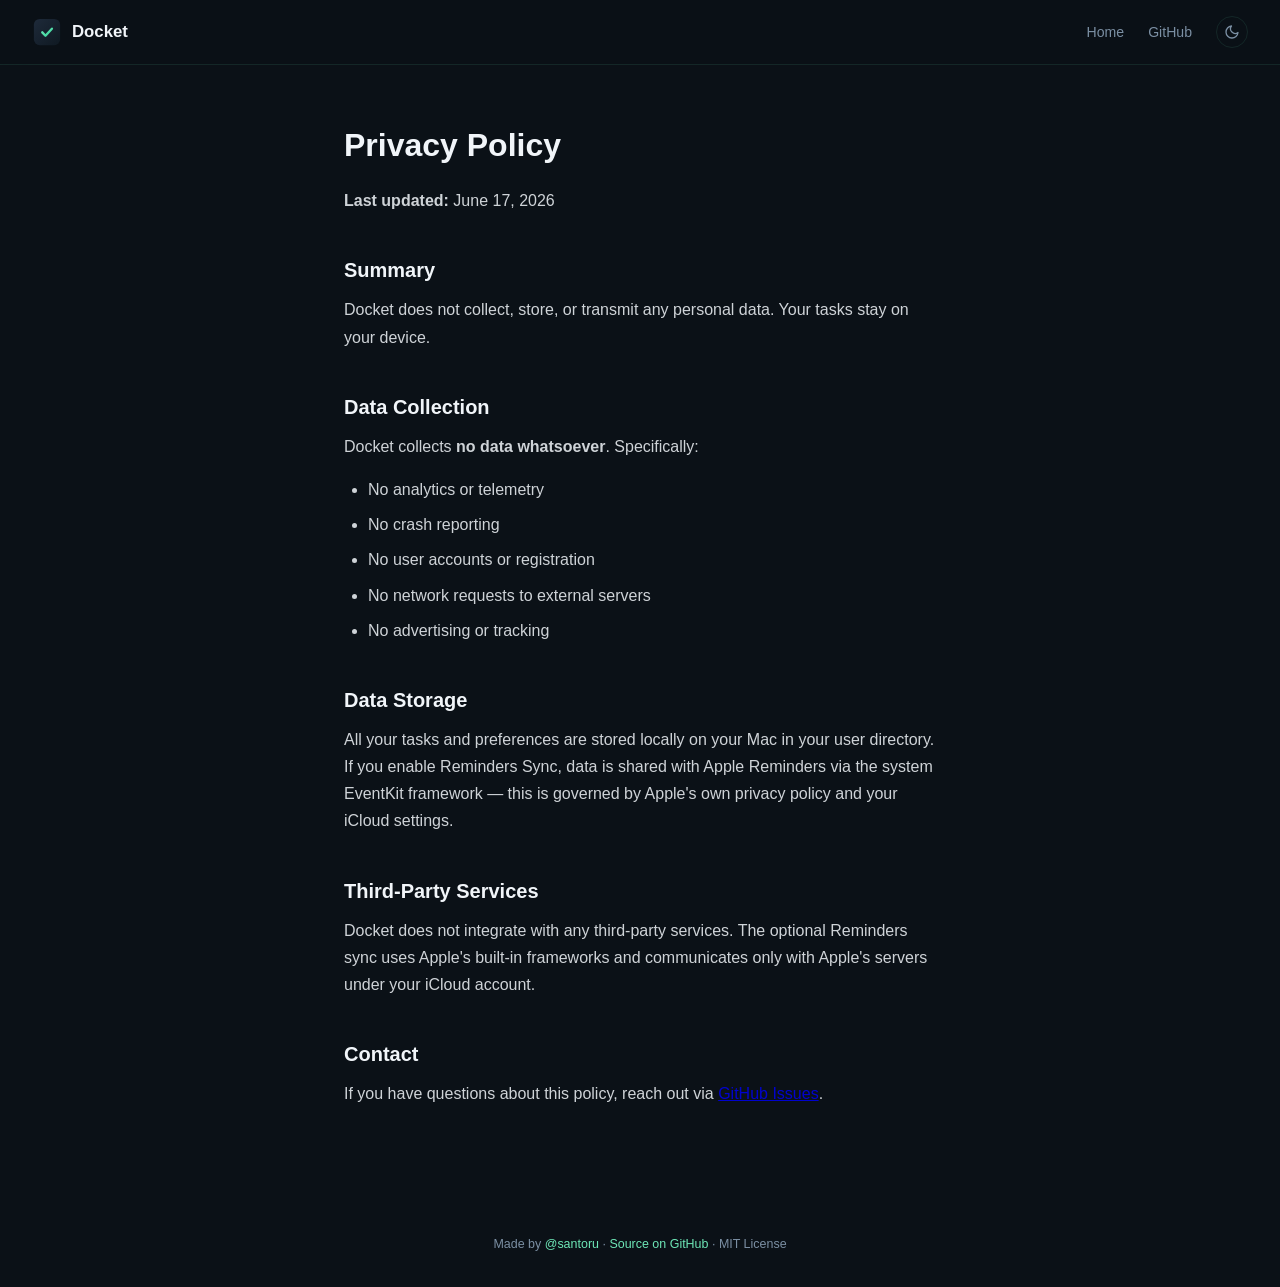
==== privacy-policy.html @ c33e7f63 "Add privacy policy page" ====
<!DOCTYPE html>
<html lang="en">
<head>
    <meta charset="UTF-8">
    <meta name="viewport" content="width=device-width, initial-scale=1.0">
    <title>Privacy Policy — Docket</title>
    <meta name="description" content="Docket privacy policy. We do not collect any data.">
    <link rel="icon" type="image/svg+xml" href="favicon.svg">
    <link rel="stylesheet" href="style.css">
    <style>
        .policy { max-width: 640px; margin: 0 auto; padding: 120px 24px 80px; }
        .policy h1 { font-size: 2rem; margin-bottom: 0.5em; }
        .policy h2 { font-size: 1.25rem; margin-top: 2em; margin-bottom: 0.5em; }
        .policy p { line-height: 1.7; opacity: 0.85; margin-bottom: 1em; }
        .policy ul { padding-left: 1.5em; margin-bottom: 1em; }
        .policy li { line-height: 1.7; opacity: 0.85; margin-bottom: 0.5em; }
    </style>
</head>
<body>
    <!-- Navbar -->
    <nav class="navbar">
        <a href="/" class="nav-left">
            <svg class="nav-icon" viewBox="0 0 512 512" xmlns="http://www.w3.org/2000/svg">
                <defs>
                    <linearGradient id="bg" x1="0%" y1="0%" x2="100%" y2="100%">
                        <stop offset="0%" style="stop-color:#1E2A3A"/>
                        <stop offset="100%" style="stop-color:#0F1922"/>
                    </linearGradient>
                    <linearGradient id="ck" x1="0%" y1="0%" x2="100%" y2="100%">
                        <stop offset="0%" style="stop-color:#6EE7B7"/>
                        <stop offset="100%" style="stop-color:#34D399"/>
                    </linearGradient>
                </defs>
                <rect x="32" y="32" width="448" height="448" rx="100" fill="url(#bg)"/>
                <path d="M 175 262 L 230 320 L 340 200" fill="none" stroke="url(#ck)" stroke-width="40" stroke-linecap="round" stroke-linejoin="round"/>
            </svg>
            <span class="nav-title">Docket</span>
        </a>
        <div class="nav-right">
            <a href="/" class="nav-link">Home</a>
            <a target="_blank" rel="noopener" href="https://github.com/santoru/docket" class="nav-link">GitHub</a>
            <button class="theme-toggle" id="themeToggle" aria-label="Toggle theme">
                <svg class="icon-sun" xmlns="http://www.w3.org/2000/svg" width="16" height="16" viewBox="0 0 24 24" fill="none" stroke="currentColor" stroke-width="2" stroke-linecap="round" stroke-linejoin="round"><circle cx="12" cy="12" r="5"/><line x1="12" y1="1" x2="12" y2="3"/><line x1="12" y1="21" x2="12" y2="23"/><line x1="4.22" y1="4.22" x2="5.64" y2="5.64"/><line x1="18.36" y1="18.36" x2="19.78" y2="19.78"/><line x1="1" y1="12" x2="3" y2="12"/><line x1="21" y1="12" x2="23" y2="12"/><line x1="4.22" y1="19.78" x2="5.64" y2="18.36"/><line x1="18.36" y1="5.64" x2="19.78" y2="4.22"/></svg>
                <svg class="icon-moon" xmlns="http://www.w3.org/2000/svg" width="16" height="16" viewBox="0 0 24 24" fill="none" stroke="currentColor" stroke-width="2" stroke-linecap="round" stroke-linejoin="round"><path d="M21 12.79A9 9 0 1 1 11.21 3 7 7 0 0 0 21 12.79z"/></svg>
            </button>
        </div>
    </nav>

    <section class="policy">
        <h1>Privacy Policy</h1>
        <p><strong>Last updated:</strong> June 17, 2026</p>

        <h2>Summary</h2>
        <p>Docket does not collect, store, or transmit any personal data. Your tasks stay on your device.</p>

        <h2>Data Collection</h2>
        <p>Docket collects <strong>no data whatsoever</strong>. Specifically:</p>
        <ul>
            <li>No analytics or telemetry</li>
            <li>No crash reporting</li>
            <li>No user accounts or registration</li>
            <li>No network requests to external servers</li>
            <li>No advertising or tracking</li>
        </ul>

        <h2>Data Storage</h2>
        <p>All your tasks and preferences are stored locally on your Mac in your user directory. If you enable Reminders Sync, data is shared with Apple Reminders via the system EventKit framework — this is governed by Apple's own privacy policy and your iCloud settings.</p>

        <h2>Third-Party Services</h2>
        <p>Docket does not integrate with any third-party services. The optional Reminders sync uses Apple's built-in frameworks and communicates only with Apple's servers under your iCloud account.</p>

        <h2>Contact</h2>
        <p>If you have questions about this policy, reach out via <a href="https://github.com/santoru/docket/issues">GitHub Issues</a>.</p>
    </section>

    <!-- Footer -->
    <footer>
        <p>Made by <a target="_blank" rel="noopener" href="https://github.com/santoru">@santoru</a> · <a target="_blank" rel="noopener" href="https://github.com/santoru/docket">Source on GitHub</a> · MIT License</p>
    </footer>

    <script src="script.js"></script>
</body>
</html>
---- style.css ----
:root {
    --bg: #0B1117;
    --surface: #131C26;
    --mint: #6EE7B7;
    --blue: #3B82F6;
    --text: #F1F5F9;
    --muted: #7B8FA3;
    --glow: rgba(110, 231, 183, 0.08);
    --border: rgba(110, 231, 183, 0.1);
}

* { margin: 0; padding: 0; box-sizing: border-box; }

body {
    font-family: -apple-system, BlinkMacSystemFont, 'SF Pro Display', sans-serif;
    background: var(--bg);
    color: var(--text);
    line-height: 1.6;
    transition: background 0.4s ease, color 0.4s ease;
}

/* Animations */
@keyframes fadeUp {
    from { opacity: 0; transform: translateY(30px); }
    to { opacity: 1; transform: translateY(0); }
}

@keyframes slideLeft {
    from { opacity: 0; transform: translateX(-40px); }
    to { opacity: 1; transform: translateX(0); }
}

@keyframes slideRight {
    from { opacity: 0; transform: translateX(40px); }
    to { opacity: 1; transform: translateX(0); }
}

.animate { opacity: 0; animation: fadeUp 0.7s ease forwards; }
.delay-1 { animation-delay: 0.1s; }
.delay-2 { animation-delay: 0.2s; }
.delay-3 { animation-delay: 0.3s; }

/* Navbar */
.navbar {
    position: fixed;
    top: 0;
    left: 0;
    right: 0;
    z-index: 100;
    display: flex;
    align-items: center;
    justify-content: space-between;
    padding: 16px 32px;
    background: rgba(11, 17, 23, 0.8);
    backdrop-filter: blur(16px);
    border-bottom: 1px solid var(--border);
    transition: background 0.4s ease, border-color 0.4s ease;
}

.nav-left {
    display: flex;
    align-items: center;
    gap: 10px;
    text-decoration: none;
    color: var(--text);
}

.nav-left:hover { opacity: 0.9; }
.nav-icon { width: 30px; height: 30px; }
.nav-title { font-size: 1.05rem; font-weight: 700; color: inherit; }

.nav-right { display: flex; align-items: center; gap: 24px; }

.nav-link {
    color: var(--muted);
    text-decoration: none;
    font-size: 0.88rem;
    font-weight: 500;
    transition: color 0.2s;
}

.nav-link:hover { color: var(--text); }

.nav-cta {
    padding: 8px 20px;
    background: linear-gradient(135deg, var(--mint), var(--blue));
    color: var(--bg);
    font-weight: 600;
    font-size: 0.82rem;
    border-radius: 50px;
    text-decoration: none;
    transition: transform 0.2s, box-shadow 0.2s;
}

.nav-cta:hover {
    transform: translateY(-1px);
    box-shadow: 0 4px 16px rgba(110, 231, 183, 0.3);
}

/* Hero */
.hero {
    position: relative;
    width: 100%;
    min-height: 100vh;
    display: flex;
    align-items: flex-end;
    justify-content: center;
    background: url('assets/screenshot.jpg') center 69px / cover no-repeat;
    padding-top: 64px;
    padding-bottom: 80px;
}

.hero-overlay {
    position: absolute;
    inset: 0;
    background: linear-gradient(to bottom,
        rgba(11, 17, 23, 0.2) 0%,
        rgba(11, 17, 23, 0.6) 60%,
        rgba(11, 17, 23, 1) 90%
    );
}

.hero-content {
    position: relative;
    text-align: center;
    max-width: 600px;
    padding: 0 24px;
}

.hero-content h1 {
    font-size: 2.6rem;
    font-weight: 700;
    letter-spacing: -0.02em;
    margin-bottom: 14px;
}

.hero-content p {
    font-size: 1.05rem;
    color: var(--muted);
    margin-bottom: 28px;
}

.hero-buttons { display: flex; justify-content: center; gap: 12px; flex-wrap: wrap; }

.btn {
    display: inline-flex;
    align-items: center;
    gap: 6px;
    padding: 12px 22px;
    font-weight: 600;
    font-size: 0.88rem;
    border-radius: 50px;
    text-decoration: none;
    transition: transform 0.2s, box-shadow 0.2s;
}

.btn:hover { transform: translateY(-2px); }

.btn-primary {
    background: linear-gradient(135deg, var(--mint), var(--blue));
    color: var(--bg);
    box-shadow: 0 4px 20px rgba(110, 231, 183, 0.2);
}

.btn-primary:hover { box-shadow: 0 8px 28px rgba(110, 231, 183, 0.35); }

.btn-secondary { border: 1px solid var(--border); color: var(--mint); }
.btn-secondary:hover { background: var(--glow); border-color: rgba(110, 231, 183, 0.25); }

/* Showcase */
.showcase {
    padding: 100px 24px;
    max-width: 900px;
    margin: 0 auto;
}

.showcase-row {
    display: flex;
    align-items: center;
    gap: 48px;
    margin-bottom: 100px;
}

.showcase-row.reverse { flex-direction: row-reverse; }

.showcase-image {
    flex: 1;
    max-width: 320px;
}

.showcase-image img {
    width: 100%;
    border-radius: 14px;
    box-shadow:
        0 20px 60px rgba(0, 0, 0, 0.45),
        0 0 0 1px var(--border),
        0 0 40px var(--glow);
    transition: transform 0.4s ease, box-shadow 0.4s ease;
}

.showcase-image img:hover {
    transform: translateY(-8px) scale(1.02);
    box-shadow:
        0 32px 80px rgba(0, 0, 0, 0.55),
        0 0 0 1px rgba(110, 231, 183, 0.2),
        0 0 56px rgba(110, 231, 183, 0.08);
}

.showcase-text {
    flex: 1;
    display: flex;
    flex-direction: column;
    gap: 20px;
}

.showcase-feature {
    display: flex;
    align-items: flex-start;
    gap: 14px;
}

.showcase-feature svg {
    color: var(--mint);
    flex-shrink: 0;
    margin-top: 2px;
}

.showcase-feature h4 {
    font-size: 0.95rem;
    font-weight: 600;
    margin-bottom: 3px;
}

.showcase-feature p {
    font-size: 0.85rem;
    color: var(--muted);
    line-height: 1.5;
}

/* Final CTA */
.final-cta {
    text-align: center;
    padding: 80px 24px;
    border-top: 1px solid var(--border);
}

.final-cta h2 {
    font-size: 1.6rem;
    font-weight: 600;
    margin-bottom: 24px;
}

.final-cta .btn { font-size: 0.95rem; padding: 14px 28px; }

/* Footer */
footer {
    text-align: center;
    padding: 32px 24px;
    color: var(--muted);
    font-size: 0.78rem;
}

footer a { color: var(--mint); text-decoration: none; }
footer a:hover { text-decoration: underline; }

/* Responsive */
@media (max-width: 700px) {
    .navbar { padding: 12px 16px; }
    .nav-right { gap: 12px; }
    .nav-link { display: none; }
    .hero-content h1 { font-size: 2rem; }
    .hero { min-height: 80vh; margin-top: 64px; background-position: right top !important; background-size: cover !important; }
    .showcase-row, .showcase-row.reverse { flex-direction: column; gap: 24px; }
    .showcase-image { max-width: 260px; }
    .features-grid { flex-direction: column; gap: 28px; }
}

/* Key combo */
.key-combo {
    display: flex;
    gap: 6px;
    margin-top: 8px;
}

.key {
    display: inline-flex;
    align-items: center;
    justify-content: center;
    width: 28px;
    height: 28px;
    border-radius: 6px;
    background: var(--surface);
    border: 1px solid var(--border);
    font-size: 0.8rem;
    font-weight: 600;
    color: var(--mint);
    animation: keyPulse 2s ease-in-out infinite;
}

.key:nth-child(2) { animation-delay: 0.15s; }
.key:nth-child(3) { animation-delay: 0.3s; }

@keyframes keyPulse {
    0%, 100% { transform: translateY(0); box-shadow: 0 2px 4px rgba(0,0,0,0.2); }
    50% { transform: translateY(-2px); box-shadow: 0 4px 12px rgba(110, 231, 183, 0.15); }
}

/* Theme toggle */
.theme-toggle {
    background: none;
    border: 1px solid var(--border);
    border-radius: 50%;
    width: 32px;
    height: 32px;
    display: flex;
    align-items: center;
    justify-content: center;
    cursor: pointer;
    color: var(--muted);
    transition: color 0.3s, border-color 0.3s, transform 0.4s;
}

.theme-toggle:hover { color: var(--mint); border-color: var(--mint); }
.theme-toggle:active { transform: rotate(180deg); }

.icon-sun { display: none; }
.icon-moon { display: block; }

/* Light mode */
body.light {
    --bg: #F8FAFB;
    --surface: #FFFFFF;
    --text: #1A2332;
    --muted: #5A6B7D;
    --border: rgba(0, 0, 0, 0.08);
    --glow: rgba(59, 130, 246, 0.06);
    --mint: #059669;
    --blue: #2563EB;
}

body.light .navbar {
    background: rgba(248, 250, 251, 0.85);
    backdrop-filter: blur(16px);
    border-bottom-color: rgba(0, 0, 0, 0.06);
}

body.light .nav-left { color: var(--text); }
body.light .nav-link { color: var(--muted); }
body.light .nav-link:hover { color: var(--text); }
body.light .nav-cta { color: #fff; }
body.light .theme-toggle { color: var(--muted); border-color: rgba(0,0,0,0.1); }
body.light .theme-toggle:hover { color: var(--blue); border-color: var(--blue); }

body.light .hero-overlay {
    background: linear-gradient(to bottom,
        rgba(248, 250, 251, 0.2) 0%,
        rgba(248, 250, 251, 0.6) 60%,
        rgba(248, 250, 251, 1) 90%
    );
}

body.light .showcase-image img {
    box-shadow: 0 20px 60px rgba(0, 0, 0, 0.12), 0 0 0 1px rgba(0, 0, 0, 0.06);
}

body.light .key {
    background: #F0F2F5;
    border-color: rgba(0, 0, 0, 0.1);
    color: var(--blue);
}

body.light .icon-sun { display: block; }
body.light .icon-moon { display: none; }

body.light .final-cta { border-top-color: rgba(0, 0, 0, 0.06); }
body.light footer a { color: var(--blue); }
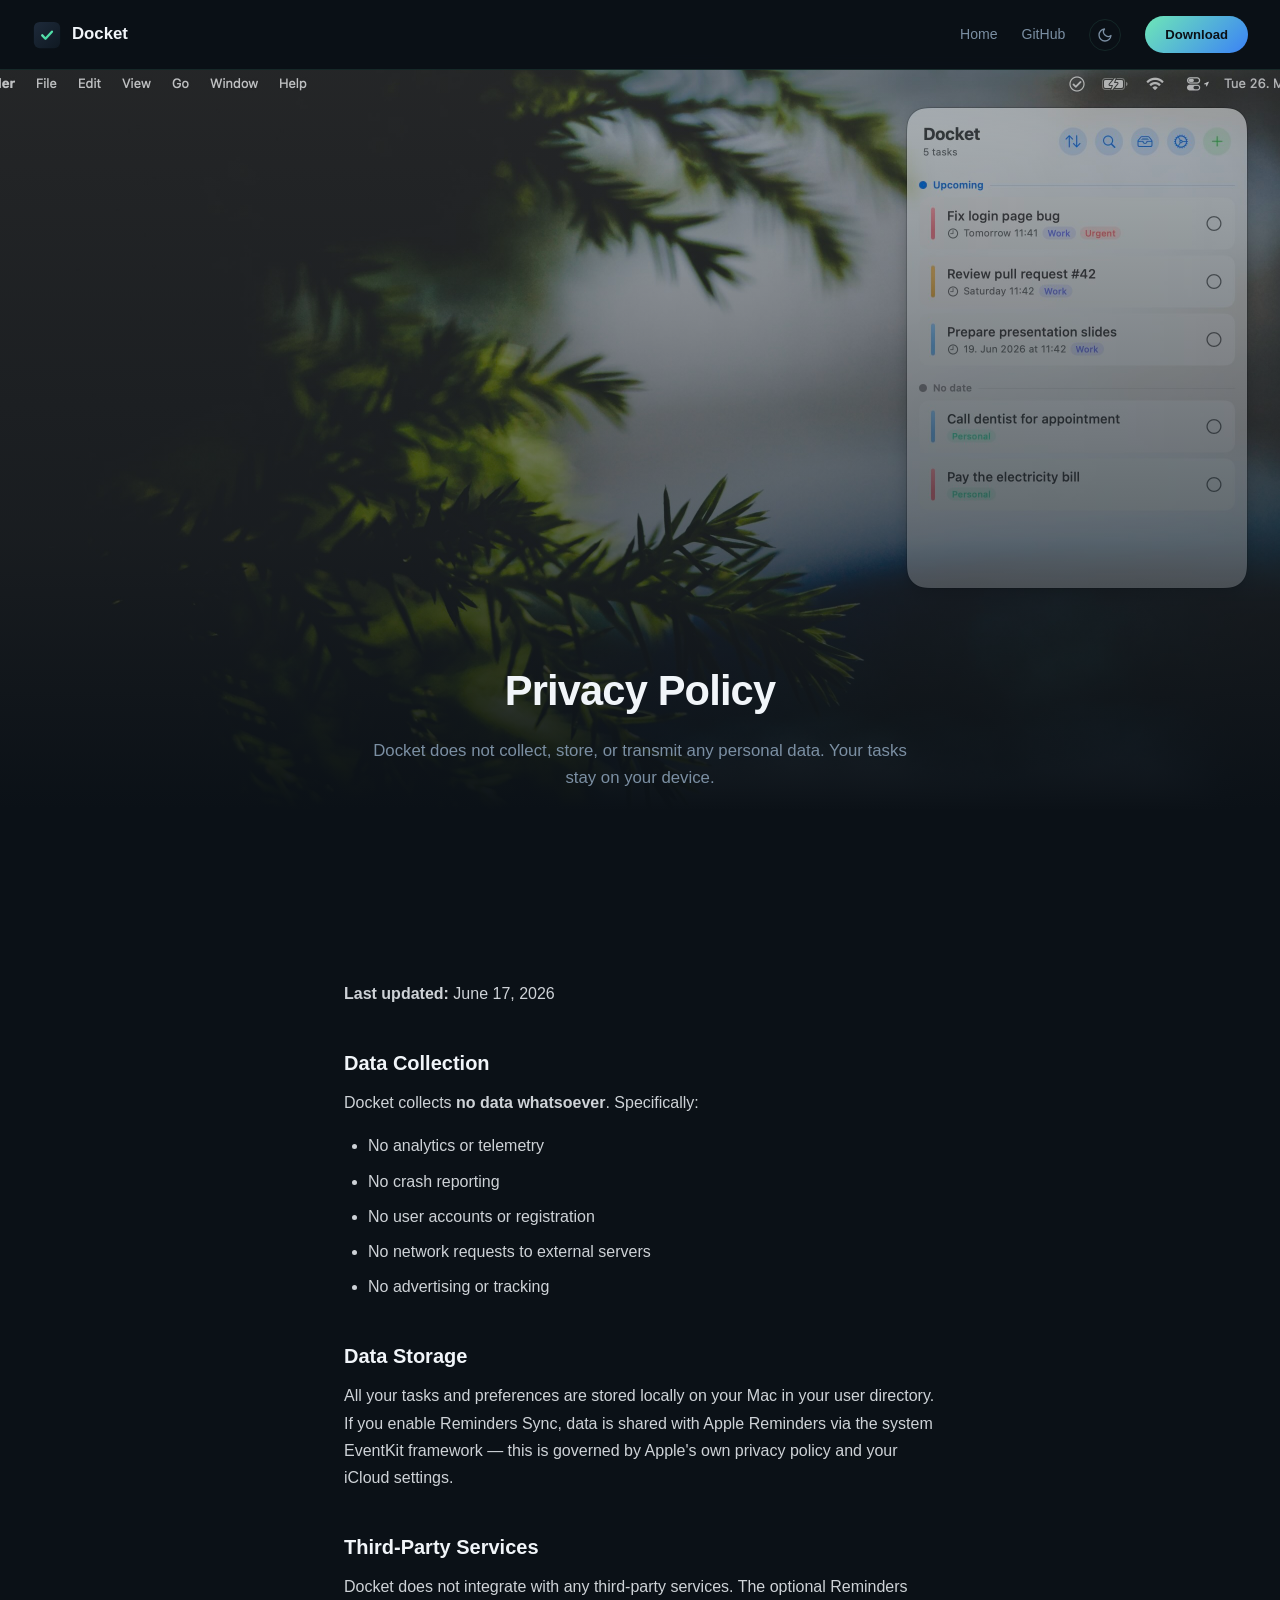
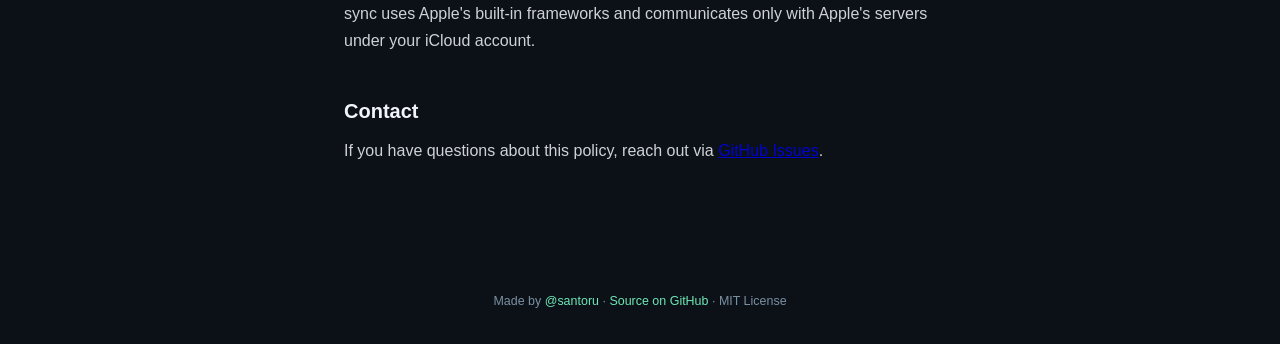
==== commit 5e5b50e9: "Update privacy policy to match main page design" ====
--- a/privacy-policy.html
+++ b/privacy-policy.html
@@ -8,8 +8,7 @@
     <link rel="icon" type="image/svg+xml" href="favicon.svg">
     <link rel="stylesheet" href="style.css">
     <style>
-        .policy { max-width: 640px; margin: 0 auto; padding: 120px 24px 80px; }
-        .policy h1 { font-size: 2rem; margin-bottom: 0.5em; }
+        .policy { max-width: 640px; margin: 0 auto; padding: 80px 24px; }
         .policy h2 { font-size: 1.25rem; margin-top: 2em; margin-bottom: 0.5em; }
         .policy p { line-height: 1.7; opacity: 0.85; margin-bottom: 1em; }
         .policy ul { padding-left: 1.5em; margin-bottom: 1em; }
@@ -43,15 +42,22 @@
                 <svg class="icon-sun" xmlns="http://www.w3.org/2000/svg" width="16" height="16" viewBox="0 0 24 24" fill="none" stroke="currentColor" stroke-width="2" stroke-linecap="round" stroke-linejoin="round"><circle cx="12" cy="12" r="5"/><line x1="12" y1="1" x2="12" y2="3"/><line x1="12" y1="21" x2="12" y2="23"/><line x1="4.22" y1="4.22" x2="5.64" y2="5.64"/><line x1="18.36" y1="18.36" x2="19.78" y2="19.78"/><line x1="1" y1="12" x2="3" y2="12"/><line x1="21" y1="12" x2="23" y2="12"/><line x1="4.22" y1="19.78" x2="5.64" y2="18.36"/><line x1="18.36" y1="5.64" x2="19.78" y2="4.22"/></svg>
                 <svg class="icon-moon" xmlns="http://www.w3.org/2000/svg" width="16" height="16" viewBox="0 0 24 24" fill="none" stroke="currentColor" stroke-width="2" stroke-linecap="round" stroke-linejoin="round"><path d="M21 12.79A9 9 0 1 1 11.21 3 7 7 0 0 0 21 12.79z"/></svg>
             </button>
+            <a target="_blank" rel="noopener" href="https://apps.apple.com/app/docket/id000000000" class="nav-cta">Download</a>
         </div>
     </nav>
 
+    <!-- Hero -->
+    <section class="hero">
+        <div class="hero-overlay"></div>
+        <div class="hero-content">
+            <h1 class="animate delay-1">Privacy Policy</h1>
+            <p class="animate delay-2">Docket does not collect, store, or transmit any personal data. Your tasks stay on your device.</p>
+        </div>
+    </section>
+
+    <!-- Policy Content -->
     <section class="policy">
-        <h1>Privacy Policy</h1>
         <p><strong>Last updated:</strong> June 17, 2026</p>
-
-        <h2>Summary</h2>
-        <p>Docket does not collect, store, or transmit any personal data. Your tasks stay on your device.</p>
 
         <h2>Data Collection</h2>
         <p>Docket collects <strong>no data whatsoever</strong>. Specifically:</p>
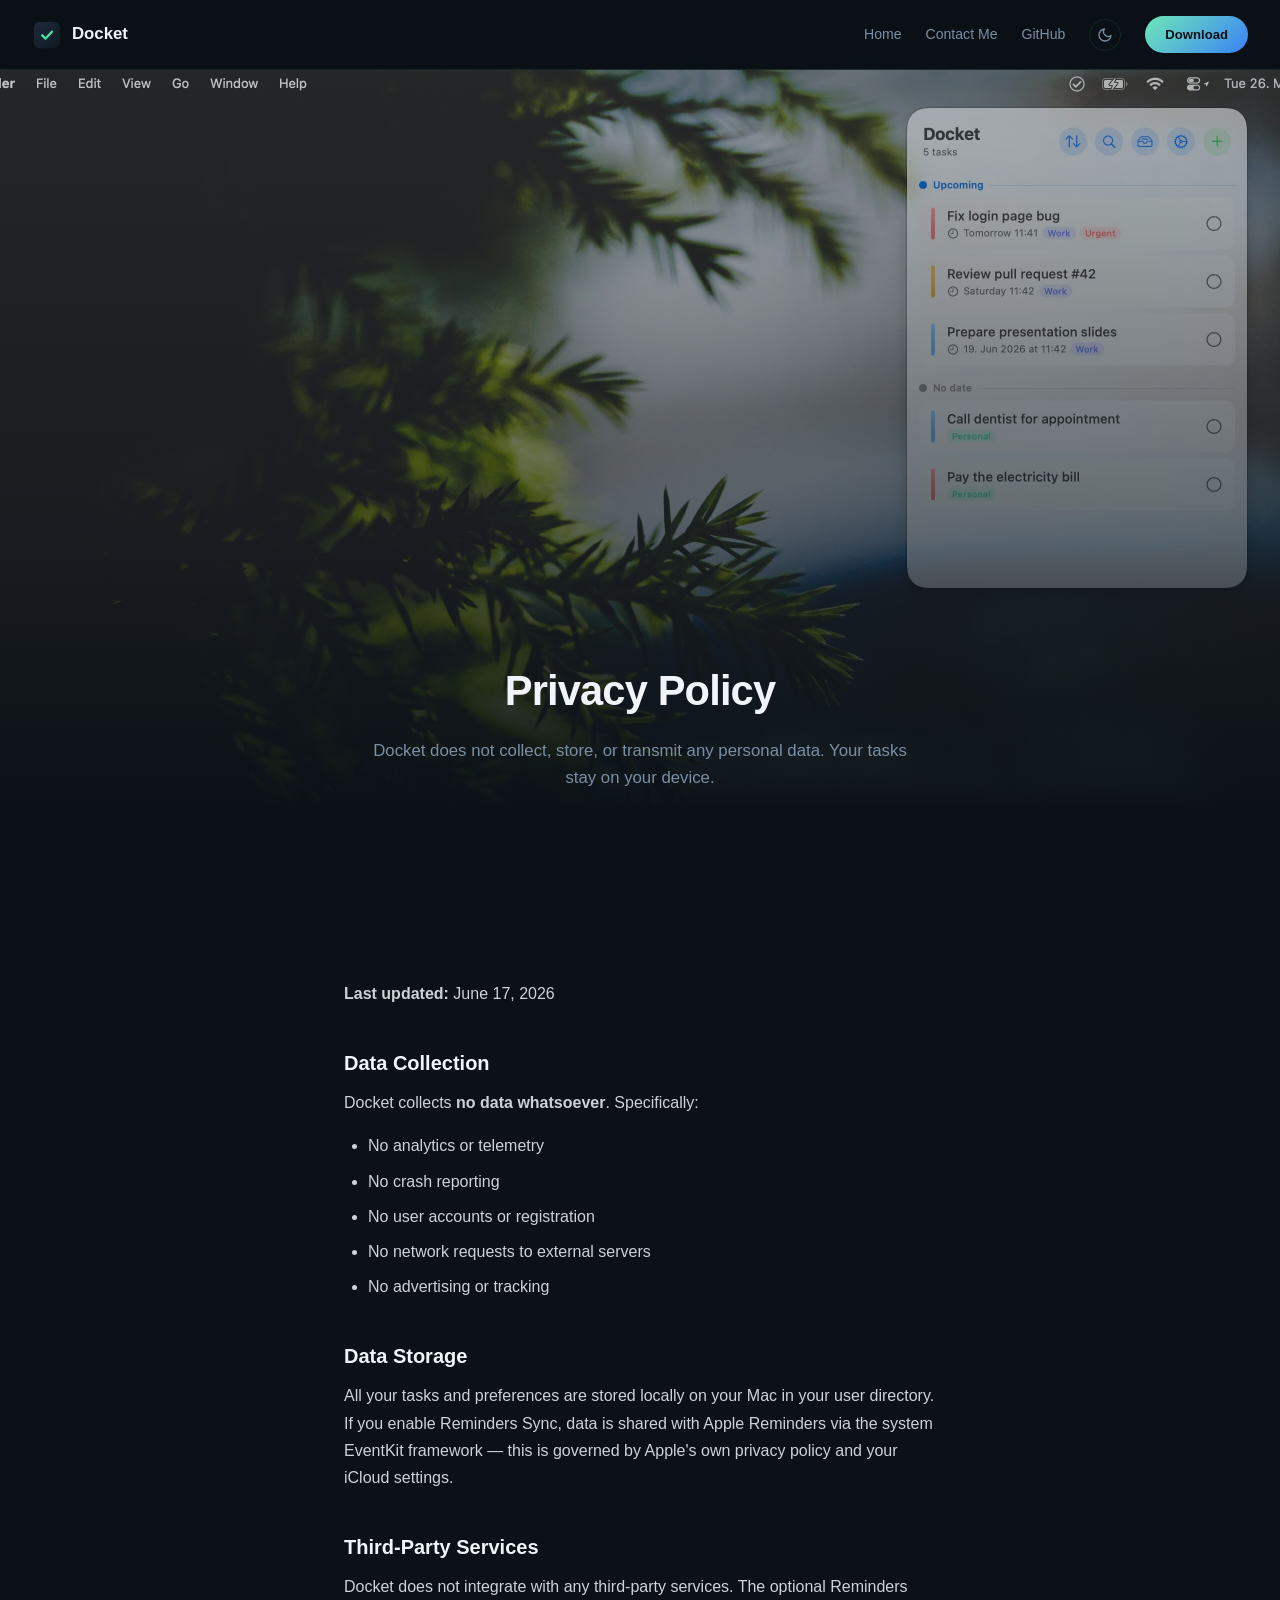
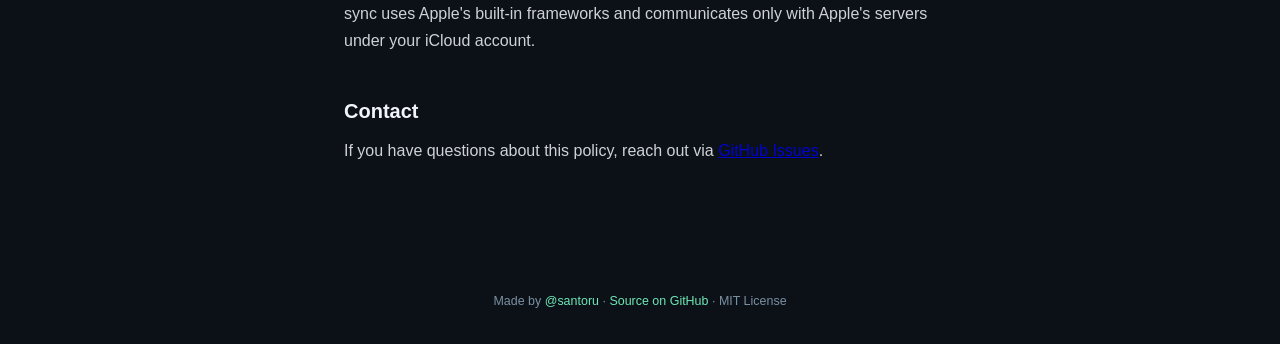
==== commit d2ab26c7: "Add Contact Me (mailto) link to navbar for App Store support requirement" ====
--- a/privacy-policy.html
+++ b/privacy-policy.html
@@ -37,6 +37,7 @@
         </a>
         <div class="nav-right">
             <a href="/" class="nav-link">Home</a>
+            <a href="mailto:santoru@pm.me" class="nav-link">Contact Me</a>
             <a target="_blank" rel="noopener" href="https://github.com/santoru/docket" class="nav-link">GitHub</a>
             <button class="theme-toggle" id="themeToggle" aria-label="Toggle theme">
                 <svg class="icon-sun" xmlns="http://www.w3.org/2000/svg" width="16" height="16" viewBox="0 0 24 24" fill="none" stroke="currentColor" stroke-width="2" stroke-linecap="round" stroke-linejoin="round"><circle cx="12" cy="12" r="5"/><line x1="12" y1="1" x2="12" y2="3"/><line x1="12" y1="21" x2="12" y2="23"/><line x1="4.22" y1="4.22" x2="5.64" y2="5.64"/><line x1="18.36" y1="18.36" x2="19.78" y2="19.78"/><line x1="1" y1="12" x2="3" y2="12"/><line x1="21" y1="12" x2="23" y2="12"/><line x1="4.22" y1="19.78" x2="5.64" y2="18.36"/><line x1="18.36" y1="5.64" x2="19.78" y2="4.22"/></svg>
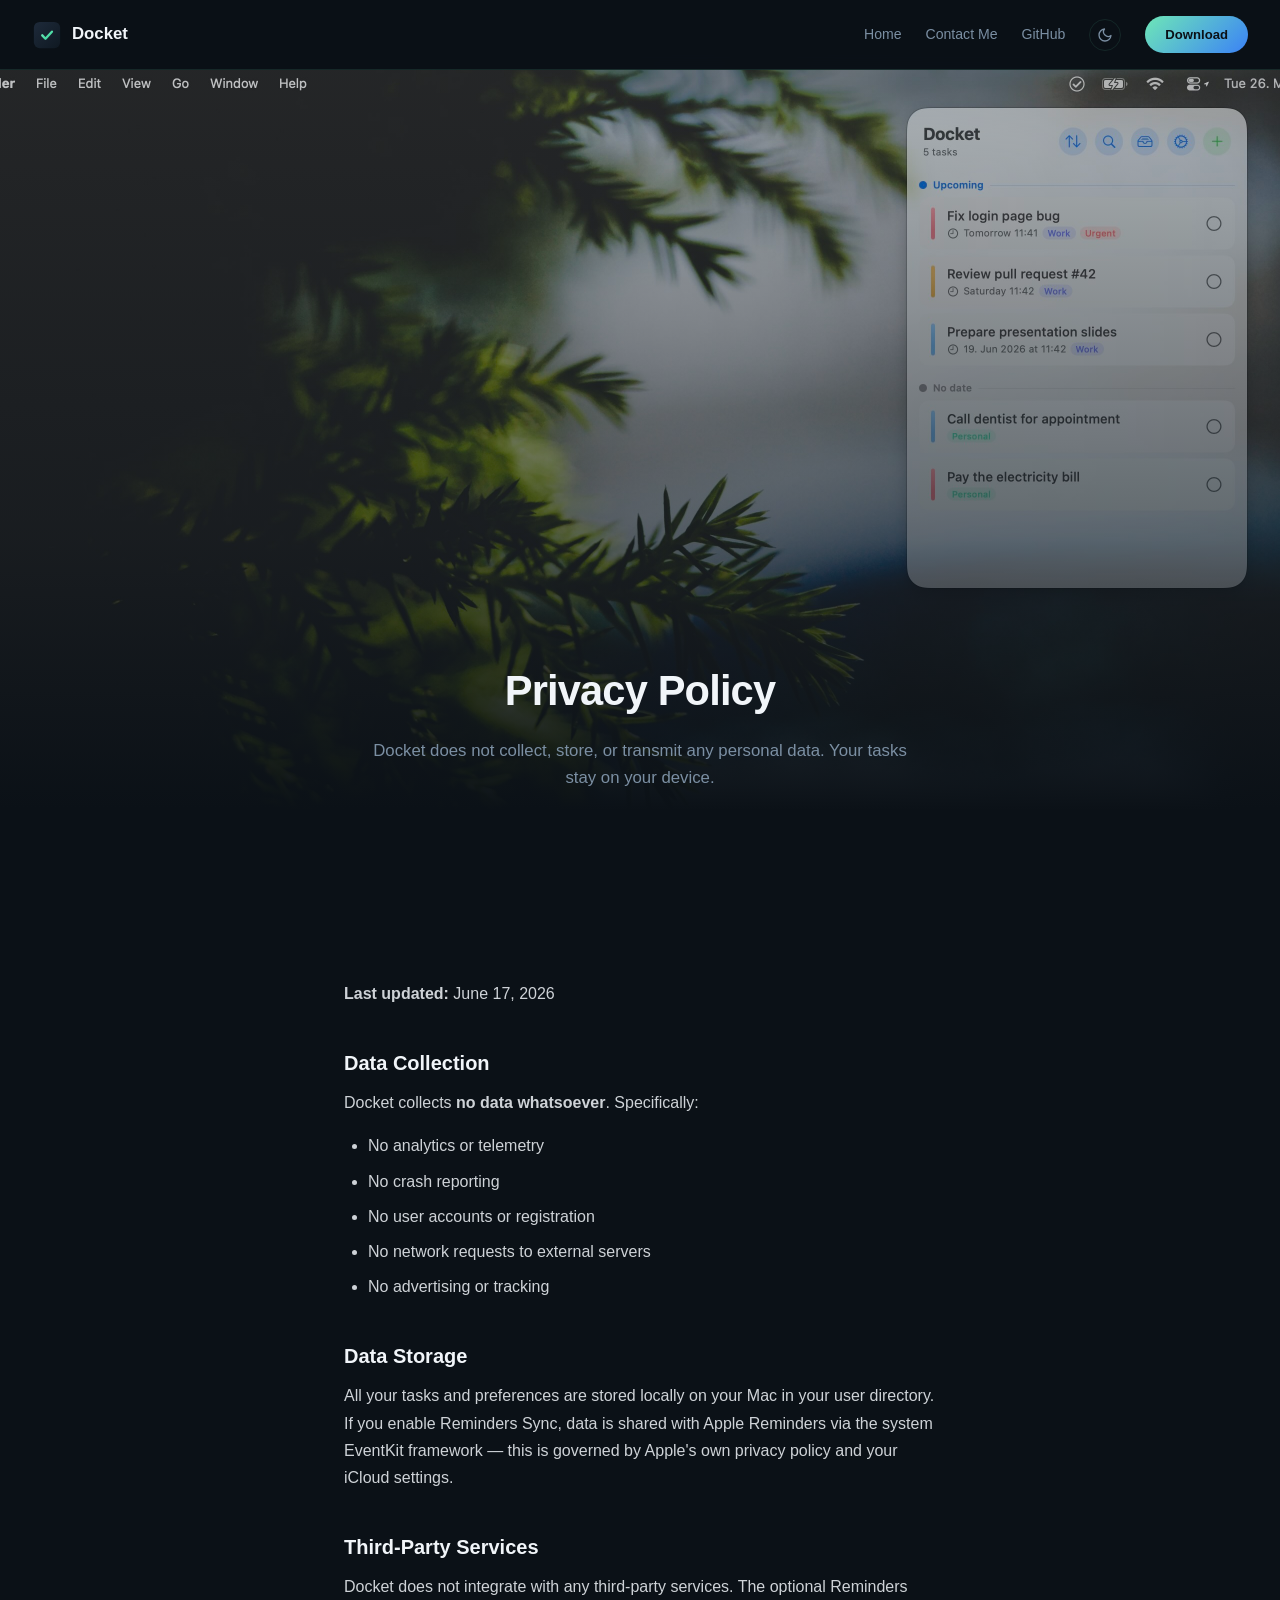
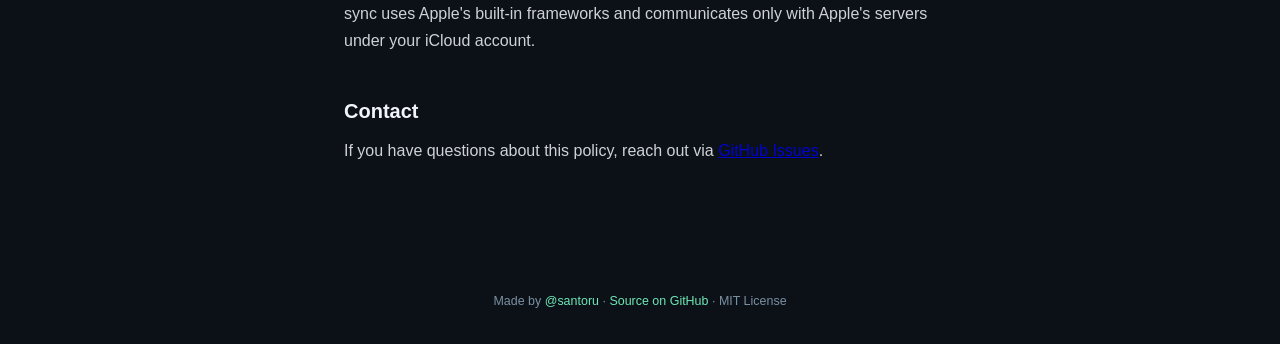
==== commit 978c6d3f: "Obfuscate contact email (reversed-base64, JS-assembled) to deter scrapers" ====
--- a/privacy-policy.html
+++ b/privacy-policy.html
@@ -37,7 +37,7 @@
         </a>
         <div class="nav-right">
             <a href="/" class="nav-link">Home</a>
-            <a href="mailto:santoru@pm.me" class="nav-link">Contact Me</a>
+            <a href="/#support" class="nav-link js-email" data-email="==QZt5SbwBUdy9GduF2c">Contact Me</a>
             <a target="_blank" rel="noopener" href="https://github.com/santoru/docket" class="nav-link">GitHub</a>
             <button class="theme-toggle" id="themeToggle" aria-label="Toggle theme">
                 <svg class="icon-sun" xmlns="http://www.w3.org/2000/svg" width="16" height="16" viewBox="0 0 24 24" fill="none" stroke="currentColor" stroke-width="2" stroke-linecap="round" stroke-linejoin="round"><circle cx="12" cy="12" r="5"/><line x1="12" y1="1" x2="12" y2="3"/><line x1="12" y1="21" x2="12" y2="23"/><line x1="4.22" y1="4.22" x2="5.64" y2="5.64"/><line x1="18.36" y1="18.36" x2="19.78" y2="19.78"/><line x1="1" y1="12" x2="3" y2="12"/><line x1="21" y1="12" x2="23" y2="12"/><line x1="4.22" y1="19.78" x2="5.64" y2="18.36"/><line x1="18.36" y1="5.64" x2="19.78" y2="4.22"/></svg>
--- a/style.css
+++ b/style.css
@@ -251,6 +251,31 @@
 }
 
 .final-cta .btn { font-size: 0.95rem; padding: 14px 28px; }
+
+/* Support */
+.support {
+    text-align: center;
+    padding: 80px 24px;
+    border-top: 1px solid var(--border);
+}
+
+.support h2 {
+    font-size: 1.6rem;
+    font-weight: 600;
+    margin-bottom: 12px;
+}
+
+.support p {
+    color: var(--muted);
+    margin-bottom: 24px;
+}
+
+.support-links {
+    display: flex;
+    gap: 12px;
+    justify-content: center;
+    flex-wrap: wrap;
+}
 
 /* Footer */
 footer {
